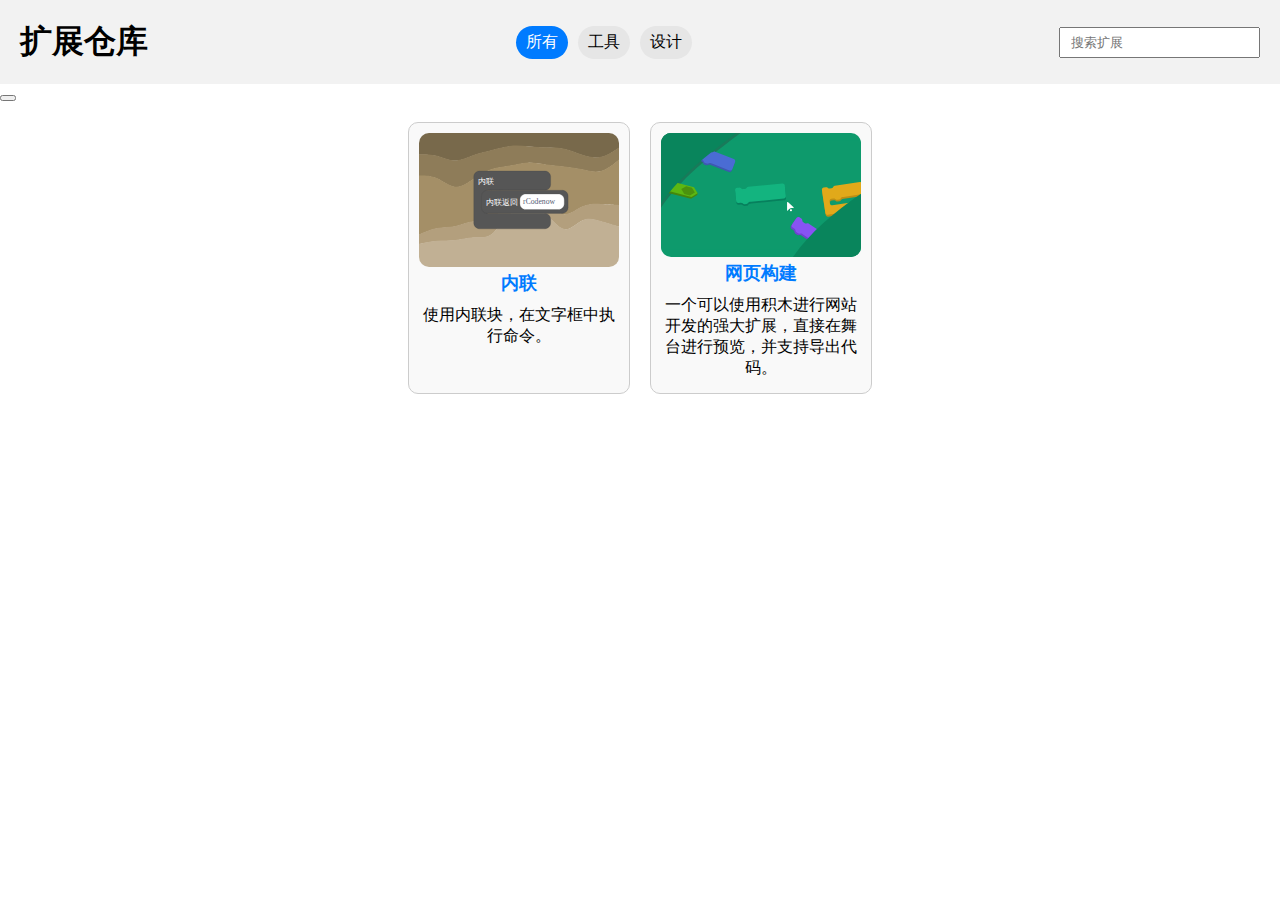
==== index.html @ ae82b9d9 "⚡上传扩展仓库！" ====
<!DOCTYPE html>
<html lang="en">
<link rel="shortcut icon" href="favicon.ico">
<head>
  <meta charset="UTF-8">
  <meta name="viewport" content="width=device-width, initial-scale=1.0">
  <title>扩展仓库</title>
  <link rel="stylesheet" href="styles.css">
</head>
<body>
  <header>
    <div class="header-top">
      <h1>扩展仓库</h1>
      <div class="tags">
        <span class="tag active" data-tag="所有">所有</span>
        <span class="tag" data-tag="工具">工具</span>
        <span class="tag" data-tag="设计">设计</span>
      </div>
      <input type="text" id="searchInput" placeholder="搜索扩展">
    </div>
  </header>
  <button id="darkModeToggle" class="darkModeToggle" title="切换颜色"></button>
  <main id="extensionContainer">
    <div class="extension" data-tags="工具">
      <img src="./extensions/inline/main.svg" alt="Inline">
      <span class="extension-name">内联</span>
      <p>使用内联块，在文字框中执行命令。</p>
      <div class="overlay">
        <span class="tooltip" data-copy="https://ext.40code.com/extensions/inline/main.js">复制扩展</span>
        <span class="tooltip" start="./extensions/inline/main.js"id="openExtension">启动</span>
      </div>
    </div>
    <div class="extension" data-tags="设计">
      <img src="./extensions/kernel/main.svg" alt="Kernel">
      <span class="extension-name">网页构建</span>
      <p>一个可以使用积木进行网站开发的强大扩展，直接在舞台进行预览，并支持导出代码。</p>
      <div class="overlay">
        <span class="tooltip" data-copy="https://ext.40code.com/extensions/kernel/main.js">复制扩展</span>
        <span class="tooltip" start="./extensions/kernel/main.js"id="openExtension">打开页面</span>
      </div>
    </div>
    <!-- 其他扩展项 -->
  </main>
  <script src="script.js"></script>
</body>
</html>
---- styles.css ----
body {
  font-family: Arial, sans-serif;
  margin: 0;
  padding: 0;
}

header {
  background-color: #f2f2f2;
  padding: 20px;
}

.dark-mode header {
  background-color: #333333;
  /* 暗黑模式下的背景色 */
  color: #ffffff;
  /* 暗黑模式下的文本颜色 */
    padding: 20px;
}

.header-top {
  display: flex;
  align-items: center;
  justify-content: space-between;
}

h1 {
  margin: 0;
}

.tags {
  display: flex;
}

.tag {
  cursor: pointer;
  padding: 6px 10px;
  background-color: #e6e6e6;
  border-radius: 20px;
  margin-left: 10px;
}

.dark-mode .tag {
  cursor: pointer;
  padding: 6px 10px;
  background-color: #525252;
  border-radius: 20px;
  margin-left: 10px;
}

.tag.active {
  background-color: #007bff;
  color: #fff;
}

#searchInput {
  padding: 6px 10px;
  margin-left: 10px;
}

.dark-mode #searchInput {
  padding: 6px 10px;
  margin-left: 10px;
  background-color: #333333; /* 暗黑模式下的背景色 */
  color: #ffffff; /* 暗黑模式下的文本颜色 */
}

#extensionContainer {
  display: grid;
  grid-template-columns: repeat(auto-fit, minmax(200px, 1fr));
  grid-gap: 20px;
  margin: 20px;
}

.extension {
  background-color: #f9f9f9;
  border: 1px solid #ccc;
  padding: 10px;
  border-radius: 10px;
  text-align: center;
  position: relative;
}
.dark-mode .extension {
  border: 1px solid #222222;
}

.extension img {
  width: 100%;
  max-height: 200px;
  object-fit: cover;
  border-radius: 10px;
}

.extension p {
  margin: 10px 0;
}

.overlay {
  position: absolute;
  top: 0;
  left: 0;
  width: 100%;
  height: 100%;
  background-color: rgba(0, 0, 0, 0.7);
  display: flex;
  align-items: center;
  justify-content: center;
  opacity: 0;
  transition: opacity 0.3s ease;
  border-radius: 10px;
}

.extension:hover .overlay {
  opacity: 1;
}

.tooltip {
  padding: 10px;
  background-color: #fff;
  color: #000;
  border-radius: 5px;
  margin: 0 5px;
  cursor: pointer;
}

.tooltip:hover {
  background-color: #007bff;
  color: #fff;
}

.tag.active::after {
  content: '';
  position: absolute;
  bottom: -5px;
  left: 0;
  width: 100%;
  height: 3px;
  background-color: #007bff;
  transition: transform 0.3s ease;
  transform: scaleX(0);
}

.tag.active:hover::after {
  transform: scaleX(0);
}

#extensionContainer {
  display: flex;
  flex-wrap: wrap;
  justify-content: center;
  margin: 20px;
}

.extension {
  width: 200px;
  height: 250px;
  background-color: #f9f9f9;
  /* 亮色模式下的背景色 */
  color: #000000;
  /* 亮色模式下的文本颜色 */
  /* 其他样式规则 */
}

.dark-mode .extension {
  width: 200px;
  height: 250px;
  background-color: #333333;
  /* 暗黑模式下的背景色 */
  color: #ffffff;
  /* 暗黑模式下的文本颜色 */
}

.extension-name {
  font-weight: bold;
  color: #007bff;
  /* 例如，使用蓝色突出显示扩展名称 */
  font-size: 18px;
  /* 例如，调整字体大小 */
}

#darkModeToggle {
  cursor: pointer;
  color: #007bff;
  /* 设置图标的默认颜色 */
  font-size: 20px;
  /* 设置图标的大小 */
  transition: color 0.3s ease;
  /* 添加过渡效果 */
}

.dark-mode #darkModeToggle {
  color: #fff;
  /* 设置暗黑模式下图标的颜色 */
}

/* 亮色模式 */
.light-mode {
  background-color: #ffffff;
  /* 设置亮色模式下的背景色 */
  color: #000000;
  /* 设置亮色模式下的文本颜色 */
}

/* 暗黑模式 */
.dark-mode {
  background-color: #000000;
  /* 设置暗黑模式下的背景色 */
  color: #ffffff;
  /* 设置暗黑模式下的文本颜色 */
}
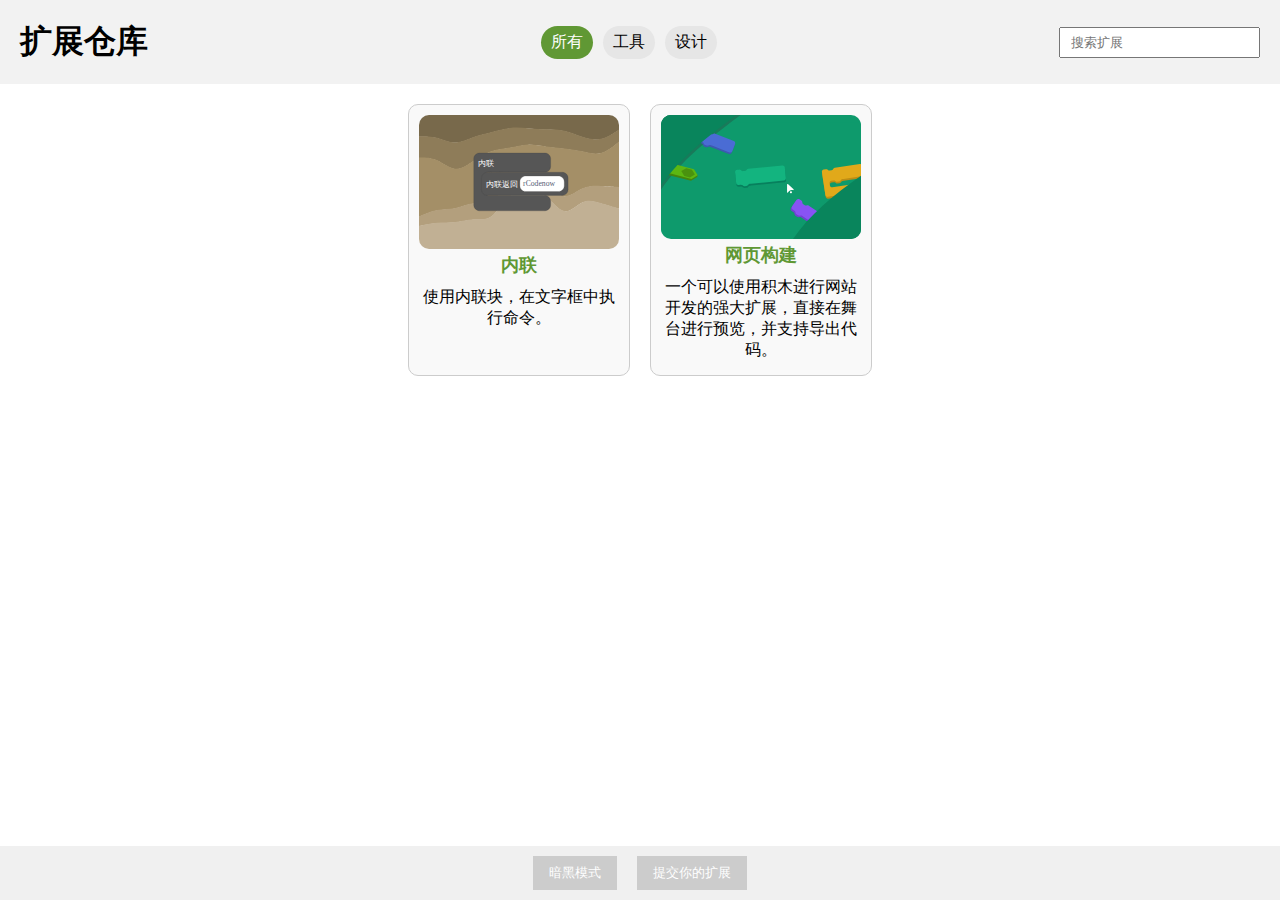
==== commit 2ac71391: "🔼更新界面&功能实现" ====
--- a/index.html
+++ b/index.html
@@ -19,15 +19,14 @@
       <input type="text" id="searchInput" placeholder="搜索扩展">
     </div>
   </header>
-  <button id="darkModeToggle" class="darkModeToggle" title="切换颜色"></button>
   <main id="extensionContainer">
     <div class="extension" data-tags="工具">
       <img src="./extensions/inline/main.svg" alt="Inline">
       <span class="extension-name">内联</span>
       <p>使用内联块，在文字框中执行命令。</p>
       <div class="overlay">
-        <span class="tooltip" data-copy="https://ext.40code.com/extensions/inline/main.js">复制扩展</span>
-        <span class="tooltip" start="./extensions/inline/main.js"id="openExtension">启动</span>
+        <span class="tooltip" data-copy="/extensions/inline/main.js">复制扩展</span>
+        <span class="tooltip" start="/extensions/inline/main.js"id="openExtension">启动</span>
       </div>
     </div>
     <div class="extension" data-tags="设计">
@@ -35,12 +34,19 @@
       <span class="extension-name">网页构建</span>
       <p>一个可以使用积木进行网站开发的强大扩展，直接在舞台进行预览，并支持导出代码。</p>
       <div class="overlay">
-        <span class="tooltip" data-copy="https://ext.40code.com/extensions/kernel/main.js">复制扩展</span>
-        <span class="tooltip" start="./extensions/kernel/main.js"id="openExtension">打开页面</span>
+        <span class="tooltip" data-copy="/extensions/kernel/main.js">复制扩展</span>
+        <span class="tooltip" start="/extensions/kernel/main.js"id="openExtension">打开页面</span>
       </div>
     </div>
     <!-- 其他扩展项 -->
   </main>
   <script src="script.js"></script>
 </body>
+<footer>
+  <div class="footer-buttons">
+    <button id="darkModeToggle" class="footer-button">暗黑模式</button>
+    <button id="addToggle" class="footer-button">提交你的扩展</button>
+  </div>
+</footer>
+
 </html>
--- a/styles.css
+++ b/styles.css
@@ -26,9 +26,12 @@
 h1 {
   margin: 0;
 }
-
 .tags {
   display: flex;
+  align-items: center;
+  justify-content: center;
+  flex-grow: 1;
+  margin-left: 40px;
 }
 
 .tag {
@@ -48,18 +51,18 @@
 }
 
 .tag.active {
-  background-color: #007bff;
+  background-color: #609834;
   color: #fff;
 }
 
 #searchInput {
   padding: 6px 10px;
-  margin-left: 10px;
+  margin-left: auto;
 }
 
 .dark-mode #searchInput {
   padding: 6px 10px;
-  margin-left: 10px;
+  margin-left: auto;
   background-color: #333333; /* 暗黑模式下的背景色 */
   color: #ffffff; /* 暗黑模式下的文本颜色 */
 }
@@ -123,7 +126,7 @@
 }
 
 .tooltip:hover {
-  background-color: #007bff;
+  background-color: #609834;
   color: #fff;
 }
 
@@ -134,7 +137,7 @@
   left: 0;
   width: 100%;
   height: 3px;
-  background-color: #007bff;
+  background-color: #609834;
   transition: transform 0.3s ease;
   transform: scaleX(0);
 }
@@ -171,7 +174,7 @@
 
 .extension-name {
   font-weight: bold;
-  color: #007bff;
+  color: #609834;
   /* 例如，使用蓝色突出显示扩展名称 */
   font-size: 18px;
   /* 例如，调整字体大小 */
@@ -179,16 +182,13 @@
 
 #darkModeToggle {
   cursor: pointer;
-  color: #007bff;
-  /* 设置图标的默认颜色 */
-  font-size: 20px;
-  /* 设置图标的大小 */
+  color: #fff;
   transition: color 0.3s ease;
   /* 添加过渡效果 */
 }
 
 .dark-mode #darkModeToggle {
-  color: #fff;
+  color: #609834;
   /* 设置暗黑模式下图标的颜色 */
 }
 
@@ -206,4 +206,53 @@
   /* 设置暗黑模式下的背景色 */
   color: #ffffff;
   /* 设置暗黑模式下的文本颜色 */
+}
+
+footer {
+  position: fixed;
+  bottom: 0;
+  left: 0;
+  width: 100%;
+  background-color: #f0f0f0;
+  text-align: center;
+  padding: 10px 0;
+}
+
+.dark-mode footer {
+  position: fixed;
+  bottom: 0;
+  left: 0;
+  width: 100%;
+  background-color: #313131;
+  text-align: center;
+  padding: 10px 0;
+}
+
+.footer-buttons {
+  display: flex;
+  justify-content: center;
+}
+
+.footer-button {
+  margin: 0 10px;
+  padding: 8px 16px;
+  border: none;
+  background-color: #ccc;
+  color: #fff;
+  cursor: pointer;
+  transition: background-color 0.3s;
+}
+
+.dark-mode .footer-button {
+  margin: 0 10px;
+  padding: 8px 16px;
+  border: none;
+  background-color: #292929;
+  color: #f1f1f1;
+  cursor: pointer;
+  transition: background-color 0.3s;
+}
+
+.footer-button:hover {
+  background-color: #999;
 }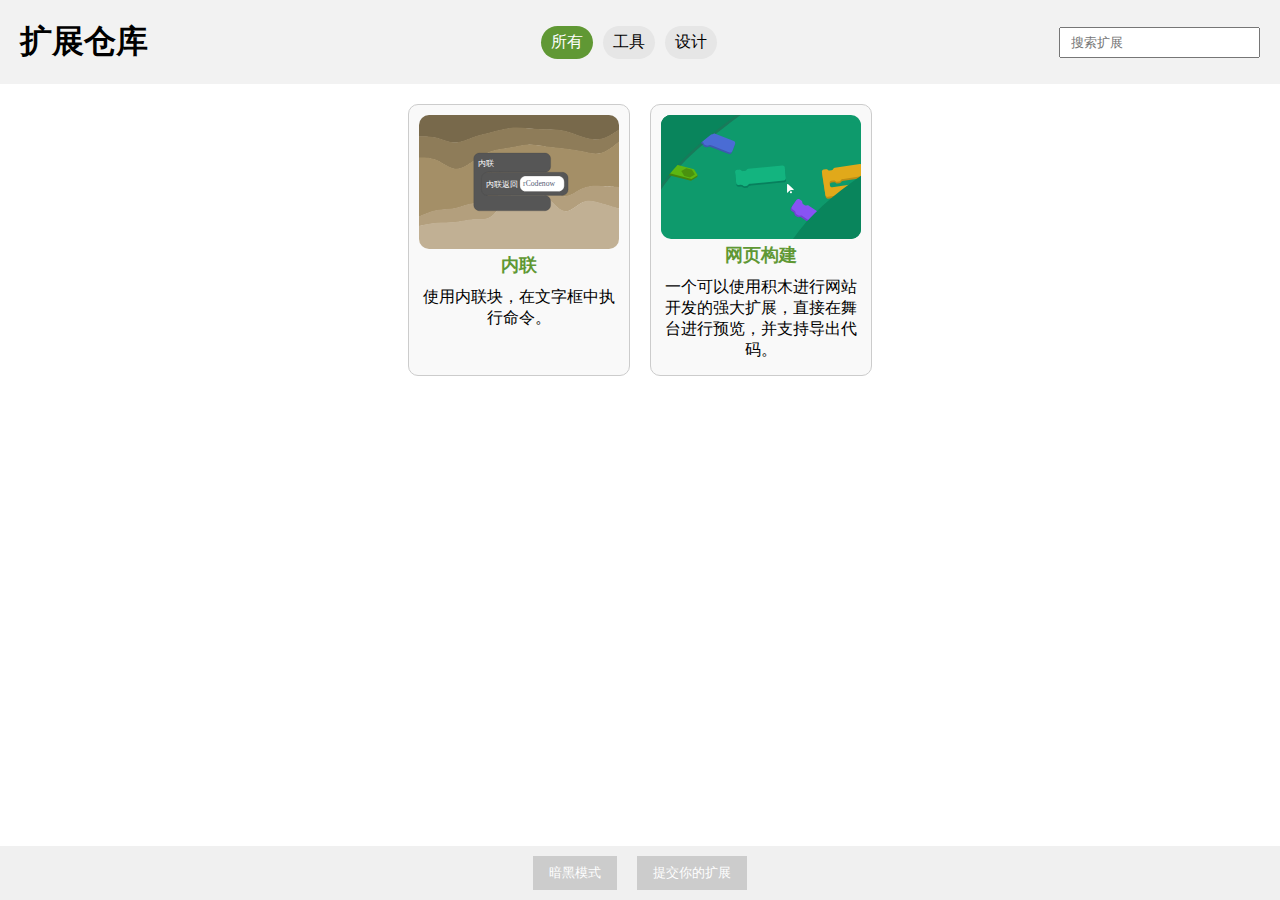
==== commit cd29446d: "🔧修复悬浮按钮打开链接" ====
--- a/index.html
+++ b/index.html
@@ -25,8 +25,8 @@
       <span class="extension-name">内联</span>
       <p>使用内联块，在文字框中执行命令。</p>
       <div class="overlay">
-        <span class="tooltip" data-copy="/extensions/inline/main.js">复制扩展</span>
-        <span class="tooltip" start="/extensions/inline/main.js"id="openExtension">启动</span>
+        <span class="tooltip" data-copy="extensions/inline/main.js">复制扩展</span>
+        <span class="tooltip" start="extensions/inline/main.js"id="openExtension">启动</span>
       </div>
     </div>
     <div class="extension" data-tags="设计">
@@ -34,8 +34,8 @@
       <span class="extension-name">网页构建</span>
       <p>一个可以使用积木进行网站开发的强大扩展，直接在舞台进行预览，并支持导出代码。</p>
       <div class="overlay">
-        <span class="tooltip" data-copy="/extensions/kernel/main.js">复制扩展</span>
-        <span class="tooltip" start="/extensions/kernel/main.js"id="openExtension">打开页面</span>
+        <span class="tooltip" data-copy="extensions/kernel/main.js">复制扩展</span>
+        <span class="tooltip" start="extensions/kernel/main.js"id="openExtension">打开页面</span>
       </div>
     </div>
     <!-- 其他扩展项 -->
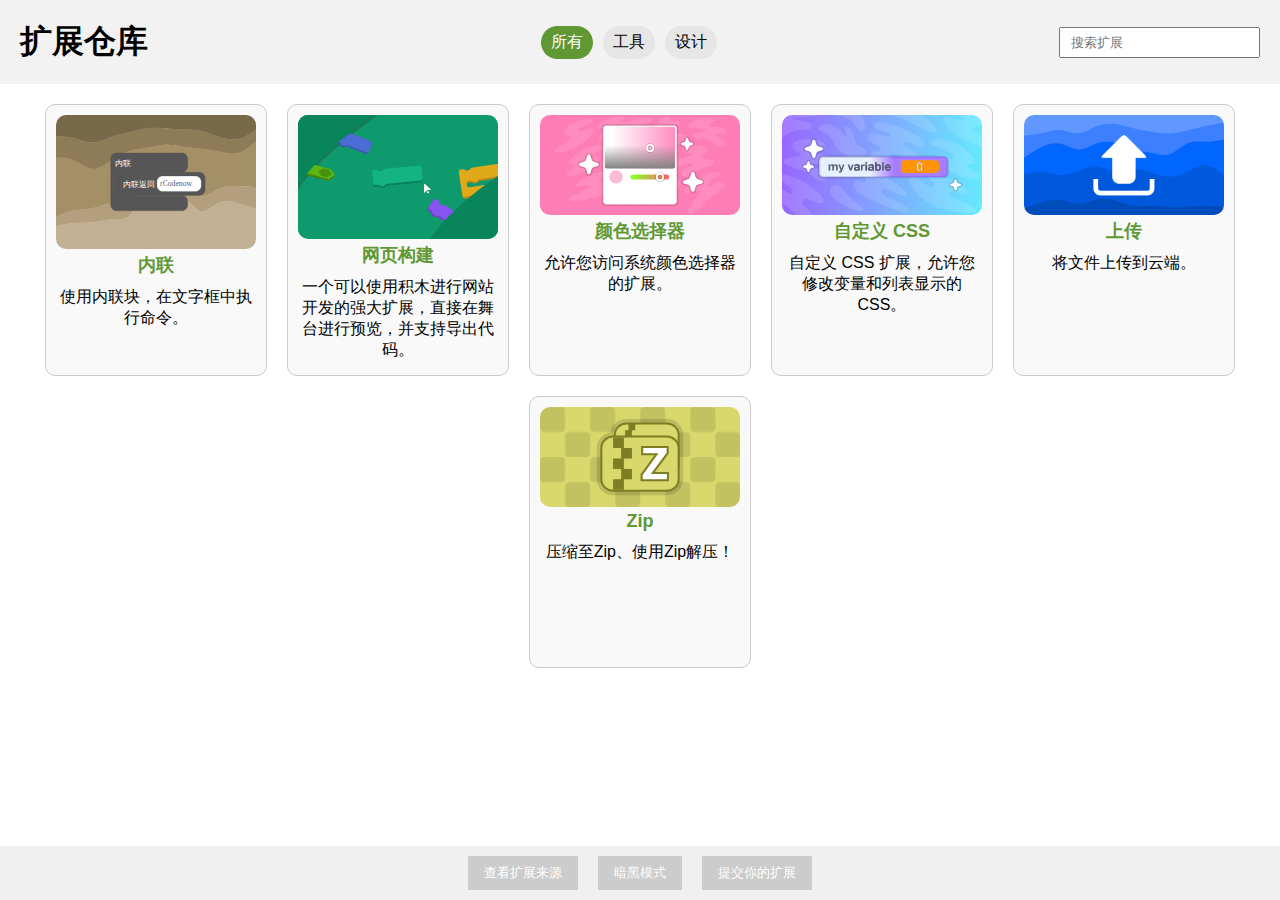
==== commit 84ee8202: "🔼添加4个扩展" ====
--- a/index.html
+++ b/index.html
@@ -38,15 +38,51 @@
         <span class="tooltip" start="extensions/kernel/main.js"id="openExtension">打开页面</span>
       </div>
     </div>
+    <div class="extension" data-tags="工具">
+      <img src="./extensions/colorpicker/ColorPicker.svg" alt="ColorPicker">
+      <span class="extension-name">颜色选择器</span>
+      <p>允许您访问系统颜色选择器的扩展。</p>
+      <div class="overlay">
+        <span class="tooltip" data-copy="extensions/colorpicker/main.js">复制扩展</span>
+        <span class="tooltip" start="extensions/colorpicker/main.js"id="openExtension">打开页面</span>
+      </div>
+    </div>
+    <div class="extension" data-tags="工具">
+      <img src="./extensions/customcss/CustomCSS.svg" alt="customcss">
+      <span class="extension-name">自定义 CSS</span>
+      <p>自定义 CSS 扩展，允许您修改变量和列表显示的 CSS。</p>
+      <div class="overlay">
+        <span class="tooltip" data-copy="extensions/customcss/main.js">复制扩展</span>
+        <span class="tooltip" start="extensions/customcss/main.js"id="openExtension">打开页面</span>
+      </div>
+    </div>
+    <div class="extension" data-tags="工具">
+      <img src="./extensions/upload/upload.png" alt="upload">
+      <span class="extension-name">上传</span>
+      <p>将文件上传到云端。</p>
+      <div class="overlay">
+        <span class="tooltip" data-copy="extensions/customcss/main.js">复制扩展</span>
+        <span class="tooltip" start="extensions/customcss/main.js"id="openExtension">打开页面</span>
+      </div>
+    </div>
+    <div class="extension" data-tags="工具">
+      <img src="./extensions/zip/zip.svg" alt="Zip">
+      <span class="extension-name">Zip</span>
+      <p>压缩至Zip、使用Zip解压！</p>
+      <div class="overlay">
+        <span class="tooltip" data-copy="extensions/zip/main.js">复制扩展</span>
+        <span class="tooltip" start="extensions/zip/main.js"id="openExtension">打开页面</span>
+      </div>  
+    </div>
     <!-- 其他扩展项 -->
   </main>
   <script src="script.js"></script>
 </body>
 <footer>
   <div class="footer-buttons">
+    <button id="seeToggle" class="footer-button">查看扩展来源</button>
     <button id="darkModeToggle" class="footer-button">暗黑模式</button>
     <button id="addToggle" class="footer-button">提交你的扩展</button>
   </div>
 </footer>
-
 </html>
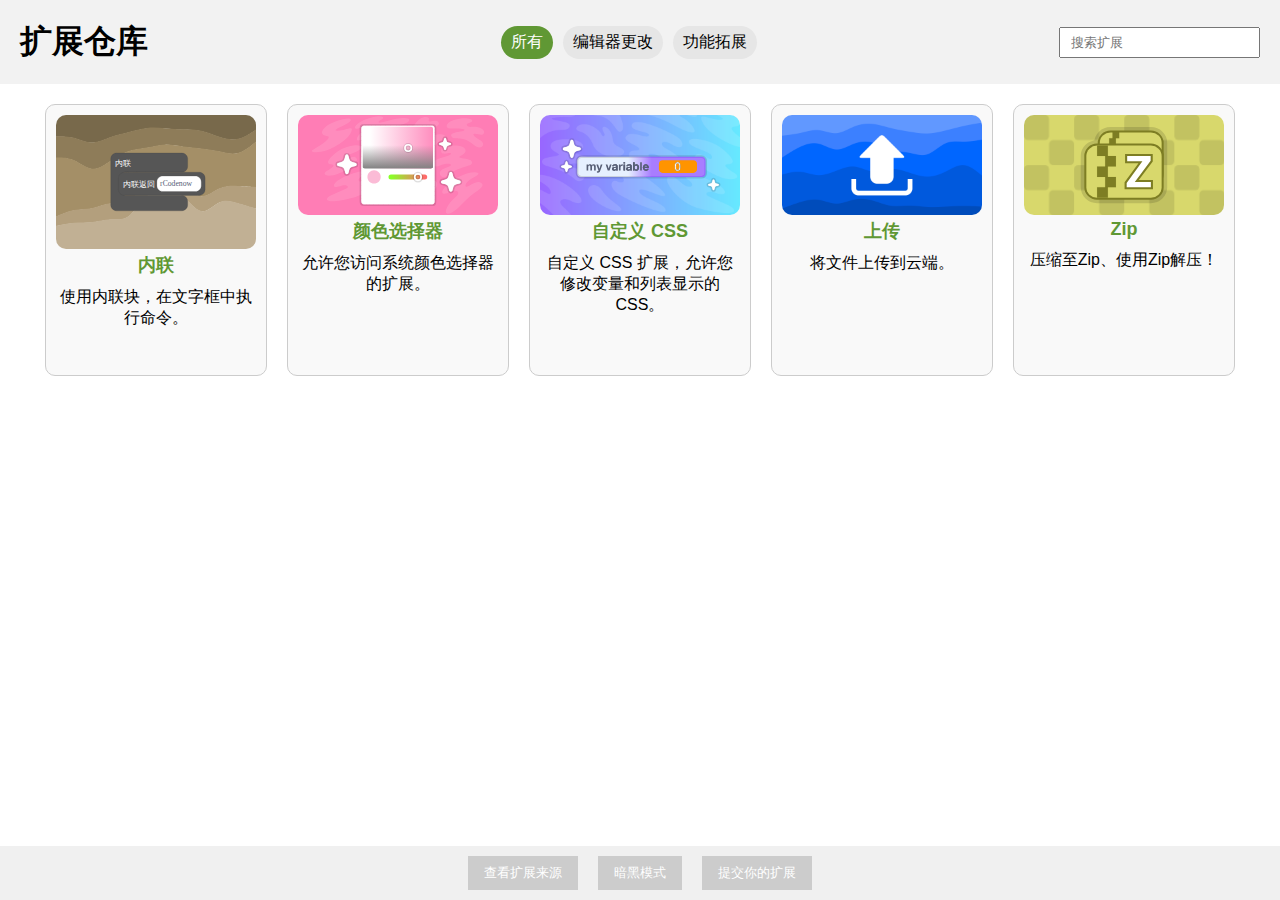
==== commit 6ebd3b1b: "🔼移除被买走的扩展&更新标签" ====
--- a/index.html
+++ b/index.html
@@ -13,14 +13,14 @@
       <h1>扩展仓库</h1>
       <div class="tags">
         <span class="tag active" data-tag="所有">所有</span>
-        <span class="tag" data-tag="工具">工具</span>
-        <span class="tag" data-tag="设计">设计</span>
+        <span class="tag" data-tag="编辑器更改">编辑器更改</span>
+        <span class="tag" data-tag="功能拓展">功能拓展</span>
       </div>
       <input type="text" id="searchInput" placeholder="搜索扩展">
     </div>
   </header>
   <main id="extensionContainer">
-    <div class="extension" data-tags="工具">
+    <div class="extension" data-tags="编辑器更改">
       <img src="./extensions/inline/main.svg" alt="Inline">
       <span class="extension-name">内联</span>
       <p>使用内联块，在文字框中执行命令。</p>
@@ -29,16 +29,7 @@
         <span class="tooltip" start="extensions/inline/main.js"id="openExtension">启动</span>
       </div>
     </div>
-    <div class="extension" data-tags="设计">
-      <img src="./extensions/kernel/main.svg" alt="Kernel">
-      <span class="extension-name">网页构建</span>
-      <p>一个可以使用积木进行网站开发的强大扩展，直接在舞台进行预览，并支持导出代码。</p>
-      <div class="overlay">
-        <span class="tooltip" data-copy="extensions/kernel/main.js">复制扩展</span>
-        <span class="tooltip" start="extensions/kernel/main.js"id="openExtension">打开页面</span>
-      </div>
-    </div>
-    <div class="extension" data-tags="工具">
+    <div class="extension" data-tags="功能拓展">
       <img src="./extensions/colorpicker/ColorPicker.svg" alt="ColorPicker">
       <span class="extension-name">颜色选择器</span>
       <p>允许您访问系统颜色选择器的扩展。</p>
@@ -47,7 +38,7 @@
         <span class="tooltip" start="extensions/colorpicker/main.js"id="openExtension">打开页面</span>
       </div>
     </div>
-    <div class="extension" data-tags="工具">
+    <div class="extension" data-tags="编辑器更改">
       <img src="./extensions/customcss/CustomCSS.svg" alt="customcss">
       <span class="extension-name">自定义 CSS</span>
       <p>自定义 CSS 扩展，允许您修改变量和列表显示的 CSS。</p>
@@ -56,16 +47,16 @@
         <span class="tooltip" start="extensions/customcss/main.js"id="openExtension">打开页面</span>
       </div>
     </div>
-    <div class="extension" data-tags="工具">
+    <div class="extension" data-tags="功能拓展">
       <img src="./extensions/upload/upload.png" alt="upload">
       <span class="extension-name">上传</span>
       <p>将文件上传到云端。</p>
       <div class="overlay">
-        <span class="tooltip" data-copy="extensions/customcss/main.js">复制扩展</span>
-        <span class="tooltip" start="extensions/customcss/main.js"id="openExtension">打开页面</span>
+        <span class="tooltip" data-copy="extensions/upload/main.js">复制扩展</span>
+        <span class="tooltip" start="extensions/upload/main.js"id="openExtension">打开页面</span>
       </div>
     </div>
-    <div class="extension" data-tags="工具">
+    <div class="extension" data-tags="功能拓展">
       <img src="./extensions/zip/zip.svg" alt="Zip">
       <span class="extension-name">Zip</span>
       <p>压缩至Zip、使用Zip解压！</p>
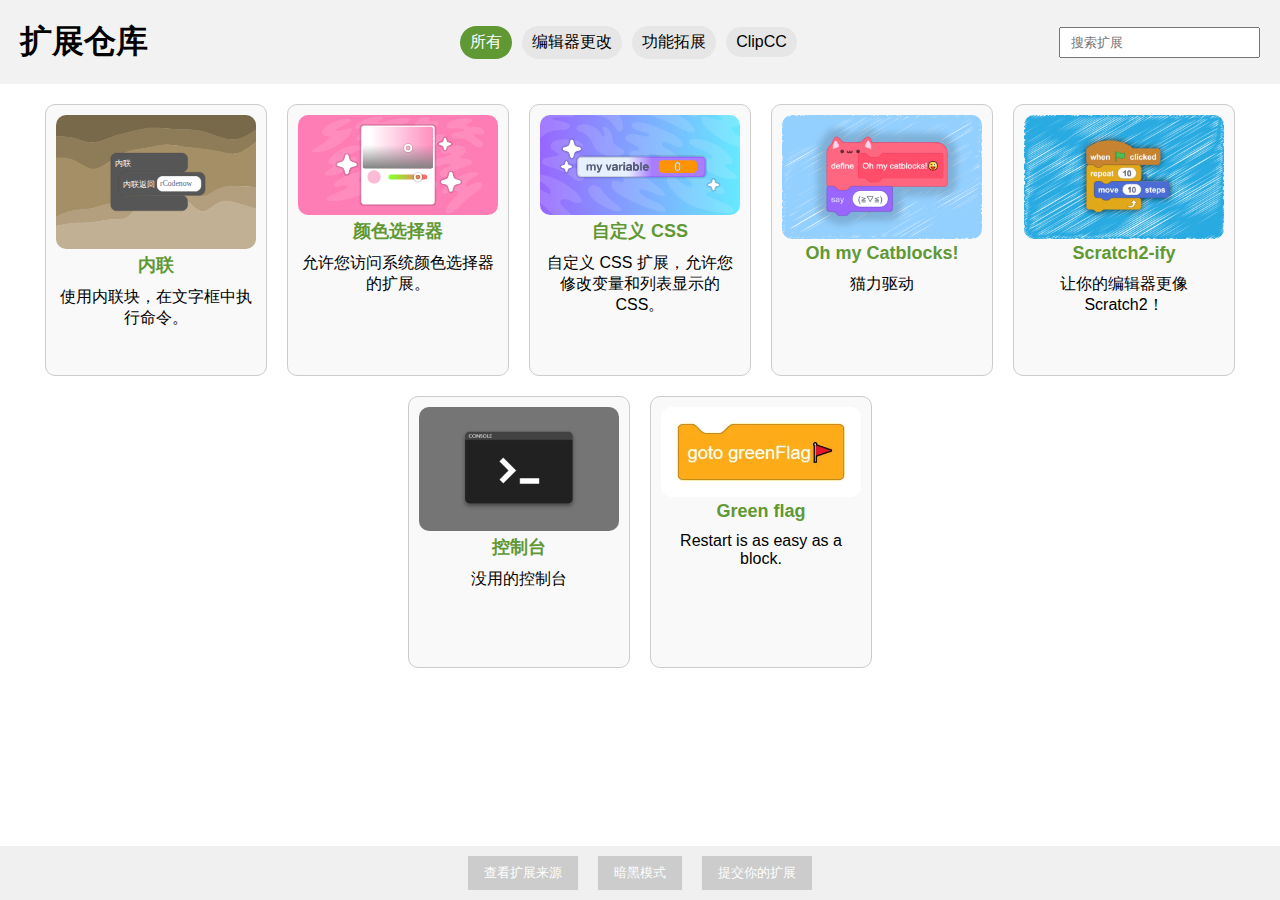
==== commit d067d76a: "⚡添加一些ClipCC扩展、移除部分无用/已经添加的扩展的图像" ====
--- a/index.html
+++ b/index.html
@@ -1,79 +1,98 @@
-<!DOCTYPE html>
-<html lang="en">
-<link rel="shortcut icon" href="favicon.ico">
-<head>
-  <meta charset="UTF-8">
-  <meta name="viewport" content="width=device-width, initial-scale=1.0">
-  <title>扩展仓库</title>
-  <link rel="stylesheet" href="styles.css">
-</head>
-<body>
-  <header>
-    <div class="header-top">
-      <h1>扩展仓库</h1>
-      <div class="tags">
-        <span class="tag active" data-tag="所有">所有</span>
-        <span class="tag" data-tag="编辑器更改">编辑器更改</span>
-        <span class="tag" data-tag="功能拓展">功能拓展</span>
+  <!DOCTYPE html>
+  <html lang="en">
+  <link rel="shortcut icon" href="favicon.ico">
+  <head>
+    <meta charset="UTF-8">
+    <meta name="viewport" content="width=device-width, initial-scale=1.0">
+    <title>扩展仓库</title>
+    <link rel="stylesheet" href="styles.css">
+  </head>
+  <body>
+    <header>
+      <div class="header-top">
+        <h1>扩展仓库</h1>
+        <div class="tags">
+          <span class="tag active" data-tag="所有">所有</span>
+          <span class="tag" data-tag="编辑器更改">编辑器更改</span>
+          <span class="tag" data-tag="功能拓展">功能拓展</span>
+          <span class="tag" data-tag="ClipCC">ClipCC</span>
+        </div>
+        <input type="text" id="searchInput" placeholder="搜索扩展">
       </div>
-      <input type="text" id="searchInput" placeholder="搜索扩展">
+    </header>
+    <main id="extensionContainer">
+      <div class="extension" data-tags="编辑器更改">
+        <img src="./extensions/inline/main.svg" alt="Inline">
+        <span class="extension-name">内联</span>
+        <p>使用内联块，在文字框中执行命令。</p>
+        <div class="overlay">
+          <span class="tooltip" data-copy="extensions/inline/main.js">复制扩展</span>
+          <span class="tooltip" start="extensions/inline/main.js"id="openExtension">启动</span>
+        </div>
+      </div>
+      <div class="extension" data-tags="功能拓展">
+        <img src="./extensions/colorpicker/ColorPicker.svg" alt="ColorPicker">
+        <span class="extension-name">颜色选择器</span>
+        <p>允许您访问系统颜色选择器的扩展。</p>
+        <div class="overlay">
+          <span class="tooltip" data-copy="extensions/colorpicker/main.js">复制扩展</span>
+          <span class="tooltip" start="extensions/colorpicker/main.js"id="openExtension">打开页面</span>
+        </div>
+      </div>
+      <div class="extension" data-tags="编辑器更改">
+        <img src="./extensions/customcss/CustomCSS.svg" alt="customcss">
+        <span class="extension-name">自定义 CSS</span>
+        <p>自定义 CSS 扩展，允许您修改变量和列表显示的 CSS。</p>
+        <div class="overlay">
+          <span class="tooltip" data-copy="extensions/customcss/main.js">复制扩展</span>
+          <span class="tooltip" start="extensions/customcss/main.js"id="openExtension">打开页面</span>
+        </div>
+      </div>
+      <div class="extension" data-tags="ClipCC">
+        <img src="./extensions/ohmycatblocks/sinangentoo.ohmycatblocks.png" alt="ohmycatblocks">
+        <span class="extension-name">Oh my Catblocks!</span>
+        <p>猫力驱动</p>
+        <div class="overlay">
+          <span class="tooltip" data-copy="extensions/ohmycatblocks/main.ccx">复制扩展</span>
+          <span class="tooltip" start="extensions/ohmycatblocks/main.ccx"id="openExtension">打开页面</span>
+        </div>
+      </div>
+      <div class="extension" data-tags="ClipCC">
+        <img src="./extensions/scratch2ify/89a9f8ff-c5bc-4e3a-bf0c-0f1762bee52f.png" alt="scratch2ify">
+        <span class="extension-name">Scratch2-ify</span>
+        <p>让你的编辑器更像Scratch2！</p>
+        <div class="overlay">
+          <span class="tooltip" data-copy="extensions/scratch2ify/main.ccx">复制扩展</span>
+          <span class="tooltip" start="extensions/scratch2ify/main.ccx"id="openExtension">打开页面</span>
+        </div>
+      </div>
+      <div class="extension" data-tags="ClipCC">
+        <img src="./extensions/console/top.sparrowhe.console.png" alt="console">
+        <span class="extension-name">控制台</span>
+        <p>没用的控制台</p>
+        <div class="overlay">
+          <span class="tooltip" data-copy="extensions/console/main.ccx">复制扩展</span>
+          <span class="tooltip" start="extensions/console/main.ccx"id="openExtension">打开页面</span>
+        </div>
+      </div>
+      <div class="extension" data-tags="ClipCC">
+        <img src="./extensions/greenflag/nhjr.restart_project.png" alt="greenflag">
+        <span class="extension-name">Green flag</span>
+        <p>Restart is as easy as a block.</p>
+        <div class="overlay">
+          <span class="tooltip" data-copy="extensions/greenflag/main.ccx">复制扩展</span>
+          <span class="tooltip" start="extensions/greenflag/main.ccx"id="openExtension">打开页面</span>
+        </div>
+      </div>
+      <!-- 其他扩展项 -->
+    </main>
+    <script src="script.js"></script>
+  </body>
+  <footer>
+    <div class="footer-buttons">
+      <button id="seeToggle" class="footer-button">查看扩展来源</button>
+      <button id="darkModeToggle" class="footer-button">暗黑模式</button>
+      <button id="addToggle" class="footer-button">提交你的扩展</button>
     </div>
-  </header>
-  <main id="extensionContainer">
-    <div class="extension" data-tags="编辑器更改">
-      <img src="./extensions/inline/main.svg" alt="Inline">
-      <span class="extension-name">内联</span>
-      <p>使用内联块，在文字框中执行命令。</p>
-      <div class="overlay">
-        <span class="tooltip" data-copy="extensions/inline/main.js">复制扩展</span>
-        <span class="tooltip" start="extensions/inline/main.js"id="openExtension">启动</span>
-      </div>
-    </div>
-    <div class="extension" data-tags="功能拓展">
-      <img src="./extensions/colorpicker/ColorPicker.svg" alt="ColorPicker">
-      <span class="extension-name">颜色选择器</span>
-      <p>允许您访问系统颜色选择器的扩展。</p>
-      <div class="overlay">
-        <span class="tooltip" data-copy="extensions/colorpicker/main.js">复制扩展</span>
-        <span class="tooltip" start="extensions/colorpicker/main.js"id="openExtension">打开页面</span>
-      </div>
-    </div>
-    <div class="extension" data-tags="编辑器更改">
-      <img src="./extensions/customcss/CustomCSS.svg" alt="customcss">
-      <span class="extension-name">自定义 CSS</span>
-      <p>自定义 CSS 扩展，允许您修改变量和列表显示的 CSS。</p>
-      <div class="overlay">
-        <span class="tooltip" data-copy="extensions/customcss/main.js">复制扩展</span>
-        <span class="tooltip" start="extensions/customcss/main.js"id="openExtension">打开页面</span>
-      </div>
-    </div>
-    <div class="extension" data-tags="功能拓展">
-      <img src="./extensions/upload/upload.png" alt="upload">
-      <span class="extension-name">上传</span>
-      <p>将文件上传到云端。</p>
-      <div class="overlay">
-        <span class="tooltip" data-copy="extensions/upload/main.js">复制扩展</span>
-        <span class="tooltip" start="extensions/upload/main.js"id="openExtension">打开页面</span>
-      </div>
-    </div>
-    <div class="extension" data-tags="功能拓展">
-      <img src="./extensions/zip/zip.svg" alt="Zip">
-      <span class="extension-name">Zip</span>
-      <p>压缩至Zip、使用Zip解压！</p>
-      <div class="overlay">
-        <span class="tooltip" data-copy="extensions/zip/main.js">复制扩展</span>
-        <span class="tooltip" start="extensions/zip/main.js"id="openExtension">打开页面</span>
-      </div>  
-    </div>
-    <!-- 其他扩展项 -->
-  </main>
-  <script src="script.js"></script>
-</body>
-<footer>
-  <div class="footer-buttons">
-    <button id="seeToggle" class="footer-button">查看扩展来源</button>
-    <button id="darkModeToggle" class="footer-button">暗黑模式</button>
-    <button id="addToggle" class="footer-button">提交你的扩展</button>
-  </div>
-</footer>
-</html>
+  </footer>
+  </html>
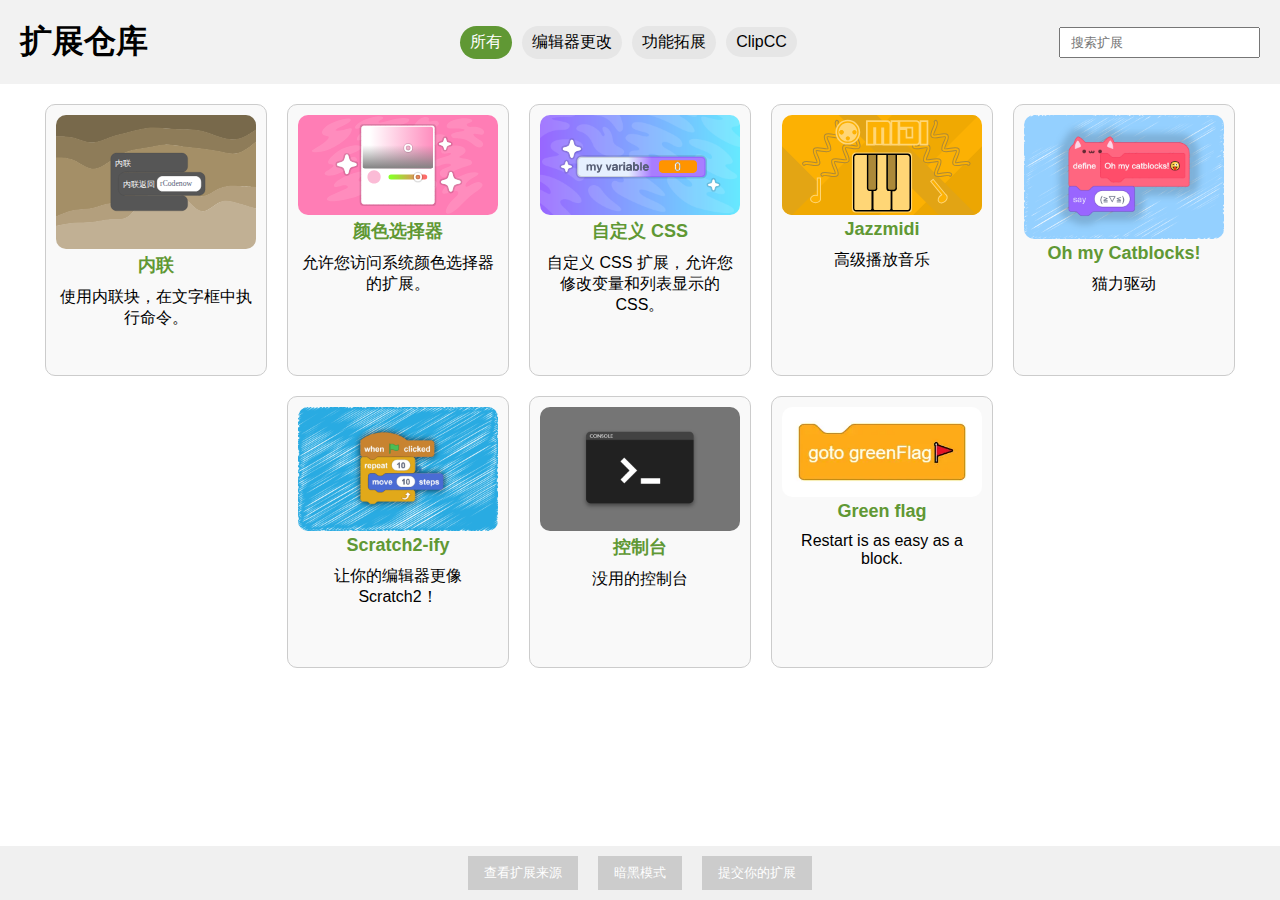
==== commit e08c4af0: "🔼添加1个扩展" ====
--- a/index.html
+++ b/index.html
@@ -48,6 +48,15 @@
           <span class="tooltip" start="extensions/customcss/main.js"id="openExtension">打开页面</span>
         </div>
       </div>
+      <div class="extension" data-tags="功能拓展">
+        <img src="./extensions/jazzmidi/jazzmidi.svg" alt="jazzmidi">
+        <span class="extension-name">Jazzmidi</span>
+        <p>高级播放音乐</p>
+        <div class="overlay">
+          <span class="tooltip" data-copy="extensions/jazzmidi/main.js">复制扩展</span>
+          <span class="tooltip" start="extensions/jazzmidi/main.js"id="openExtension">打开页面</span>
+        </div>
+      </div>
       <div class="extension" data-tags="ClipCC">
         <img src="./extensions/ohmycatblocks/sinangentoo.ohmycatblocks.png" alt="ohmycatblocks">
         <span class="extension-name">Oh my Catblocks!</span>
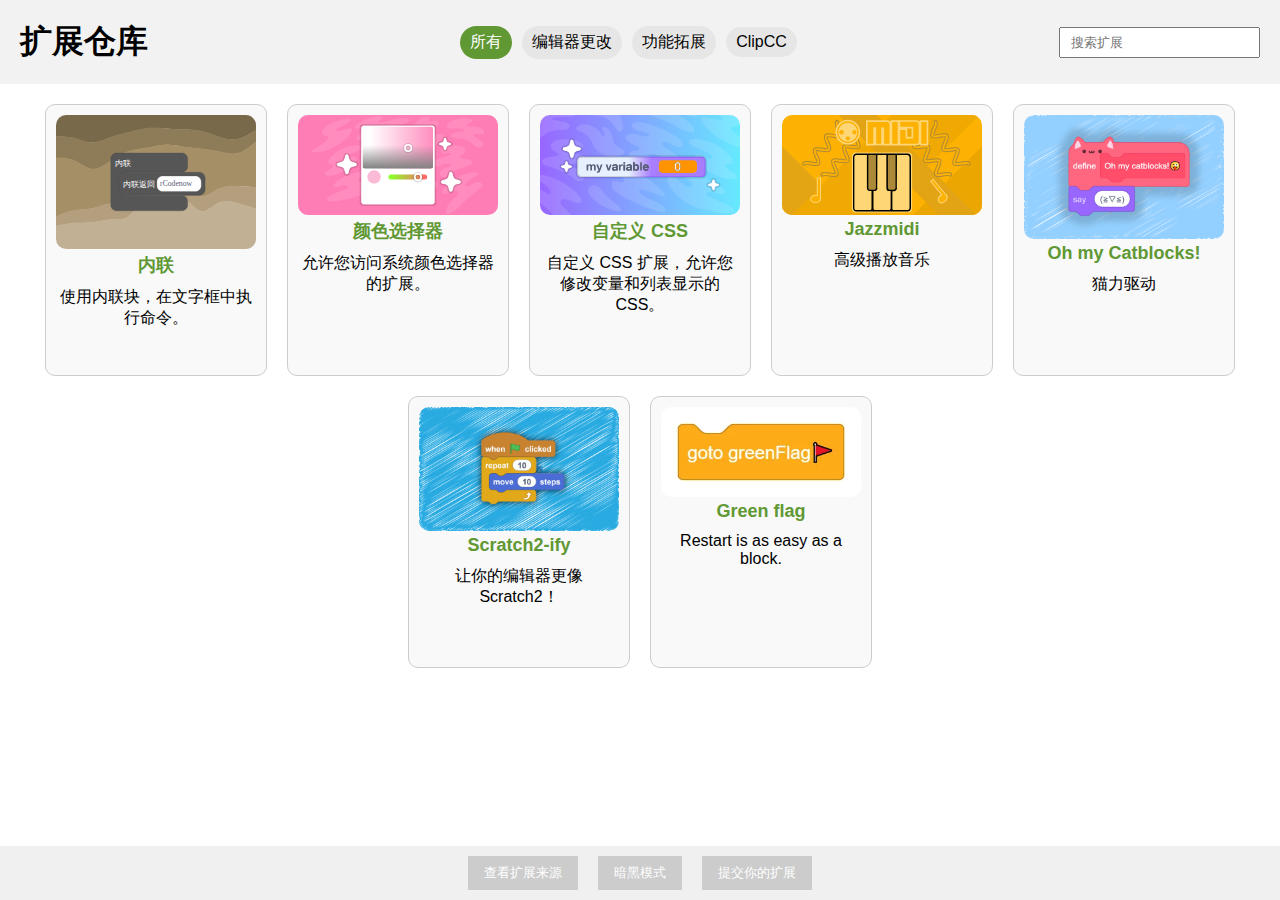
==== commit f27159ce: "删除一个扩展" ====
--- a/index.html
+++ b/index.html
@@ -55,7 +55,7 @@
         <div class="overlay">
           <span class="tooltip" data-copy="extensions/jazzmidi/main.js">复制扩展</span>
           <span class="tooltip" start="extensions/jazzmidi/main.js"id="openExtension">打开页面</span>
-        </div>
+        </div> 
       </div>
       <div class="extension" data-tags="ClipCC">
         <img src="./extensions/ohmycatblocks/sinangentoo.ohmycatblocks.png" alt="ohmycatblocks">
@@ -73,15 +73,6 @@
         <div class="overlay">
           <span class="tooltip" data-copy="extensions/scratch2ify/main.ccx">复制扩展</span>
           <span class="tooltip" start="extensions/scratch2ify/main.ccx"id="openExtension">打开页面</span>
-        </div>
-      </div>
-      <div class="extension" data-tags="ClipCC">
-        <img src="./extensions/console/top.sparrowhe.console.png" alt="console">
-        <span class="extension-name">控制台</span>
-        <p>没用的控制台</p>
-        <div class="overlay">
-          <span class="tooltip" data-copy="extensions/console/main.ccx">复制扩展</span>
-          <span class="tooltip" start="extensions/console/main.ccx"id="openExtension">打开页面</span>
         </div>
       </div>
       <div class="extension" data-tags="ClipCC">
